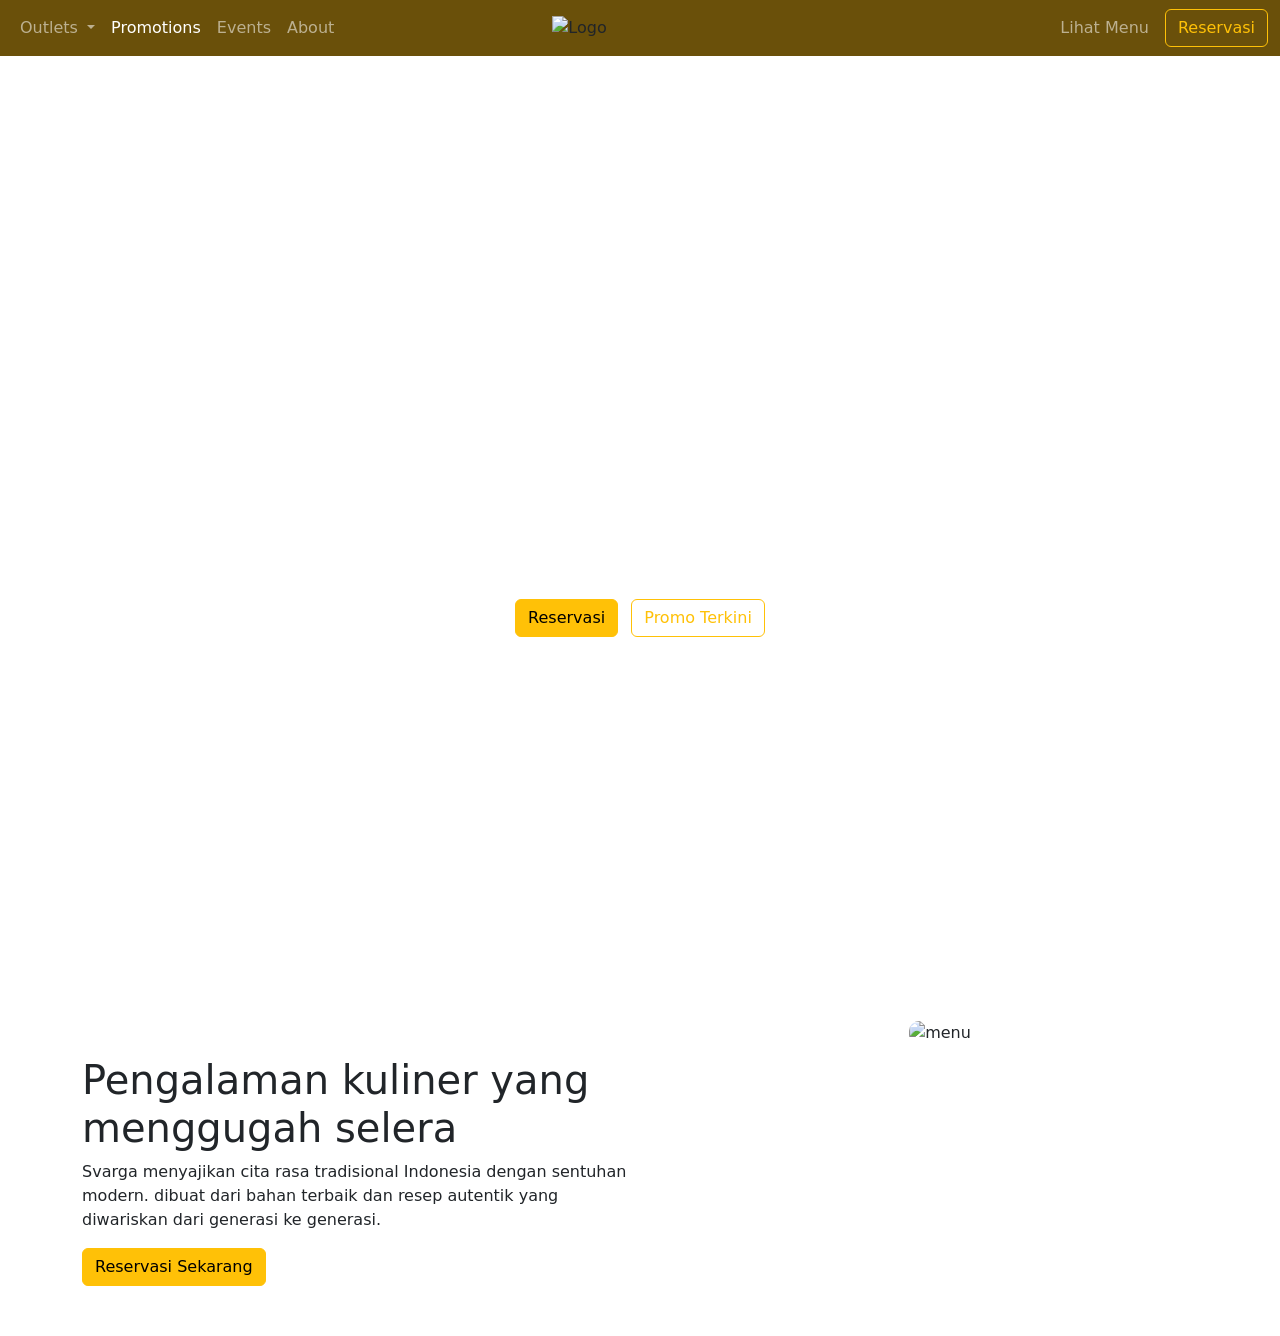
==== index.html @ 370da297 "index + css" ====
<!DOCTYPE html>
<html lang="en">

<head>
    <meta charset="UTF-8">
    <meta name="viewport" content="width=device-width, initial-scale=1.0">
    <title>Document</title>
    <link href="https://cdn.jsdelivr.net/npm/bootstrap@5.3.0/dist/css/bootstrap.min.css" rel="stylesheet">
    <link rel="stylesheet" href="ubah.css">
</head>

<body>
   <nav class="navbar navbar-expand-lg navbar-dark" style="background-color: #6a500a;">
        <div class="container-fluid">

            <button class="navbar-toggler" type="button" data-bs-toggle="collapse" data-bs-target="#navbarNavDropdown">
                <span class="navbar-toggler-icon"></span>
            </button>

            <div class="collapse navbar-collapse" id="navbarNavDropdown">

                <ul class="navbar-nav">

                    <li class="nav-item dropdown">
                        <a class="nav-link dropdown-toggle" href="#" role="button" data-bs-toggle="dropdown">
                            Outlets
                        </a>
                        <ul class="dropdown-menu">
                            <li><span class="dropdown-item-text">Svarga Menteng</span></li>
                            <li><span class="dropdown-item-text">Svarga Bali</span></li>
                            <li><span class="dropdown-item-text">Svarga Surabaya</span></li>
                            <li><span class="dropdown-item-text">Svarga Jogja</span></li>
                        </ul>
                    </li>

                    <li class="nav-item">
                        <a class="nav-link active" href="promo.html">Promotions</a>
                    </li>

                    <li class="nav-item">
                        <a class="nav-link" href="events.html">Events</a>
                    </li>

                    <li class="nav-item">
                        <a class="nav-link" href="about.html">About</a>
                    </li>

                </ul>

                <div class="mx-auto">
                    <img src="photo/logo.png" alt="Logo" width="80" class="d-block">
                </div>

                <ul class="navbar-nav ms-auto align-items-center">
                    <li class="nav-item">
                        <a class="nav-link" href="menu.html">Lihat Menu</a>
                    </li>

                    <li class="nav-item ms-2">
                        <a class="btn btn-outline-warning" href="reservasi.html">Reservasi</a>
                    </li>
                </ul>

            </div>
        </div>
    </nav>
    <div class="hero-image">
        <div class="hero-text">
            <h1>Nikmati Keberagaman Cita Rasa yang Memikat dari Indonesia!</h1>
            <p>Lebih dari sekadar makanan, kami menghadirkan pengalaman kuliner yang kaya akan budaya dan tradisi
                Indonesia.</p>
            <div class="text-center mt-4">
                <a href="reservasi.html" class="btn btn-warning me-2">Reservasi</a>
                <a href="promo.html" class="btn btn-outline-warning">Promo Terkini</a>
            </div>
        </div>
    </div>

    <div class="container text-center">
  <div class="row">
    <div class="col kolom-makanan">
      <h1>Pengalaman kuliner yang menggugah selera</h1>
      <p>Svarga menyajikan cita rasa tradisional Indonesia dengan sentuhan modern. dibuat dari bahan terbaik dan resep autentik yang diwariskan dari generasi ke generasi.</p>
      <button class="btn btn-warning">Reservasi Sekarang</button>
    </div>
    <div class="col kolom-gambar">
      <img src="makanan.jpeg" alt="menu" class="img-fluid">
    </div>
  </div>
</div>

    <script src="https://cdn.jsdelivr.net/npm/bootstrap@5.3.8/dist/js/bootstrap.bundle.min.js"></script>
</body>

</html>
---- ubah.css ----
.body{
  font-family: 'poppins', 'sans-serif';
}

.hero-image {
  background-image: url(tumbnail.jpg); 
  min-height: 100vh; /* ganti ini */
  background-size: cover;
  background-position: center;
  position: relative;
  margin-bottom: 50px;
}

.hero-text {
  position: absolute;
  text-align: center;
  top: 50%;
  left: 50%;
    transform: translate(-50%, -50%);
  color: white;
}

.kolom-makanan{
  text-align: start;
  margin-top: 50px;
  margin-bottom: 50px;
}

.kolom-gambar img {
  width: 100%;
  height: auto;
  margin-top: 15px;
  margin-bottom: 60px;
  margin-left: 30px; /* ini yang bikin geser ke kanan */
  border-radius: 10px;
}
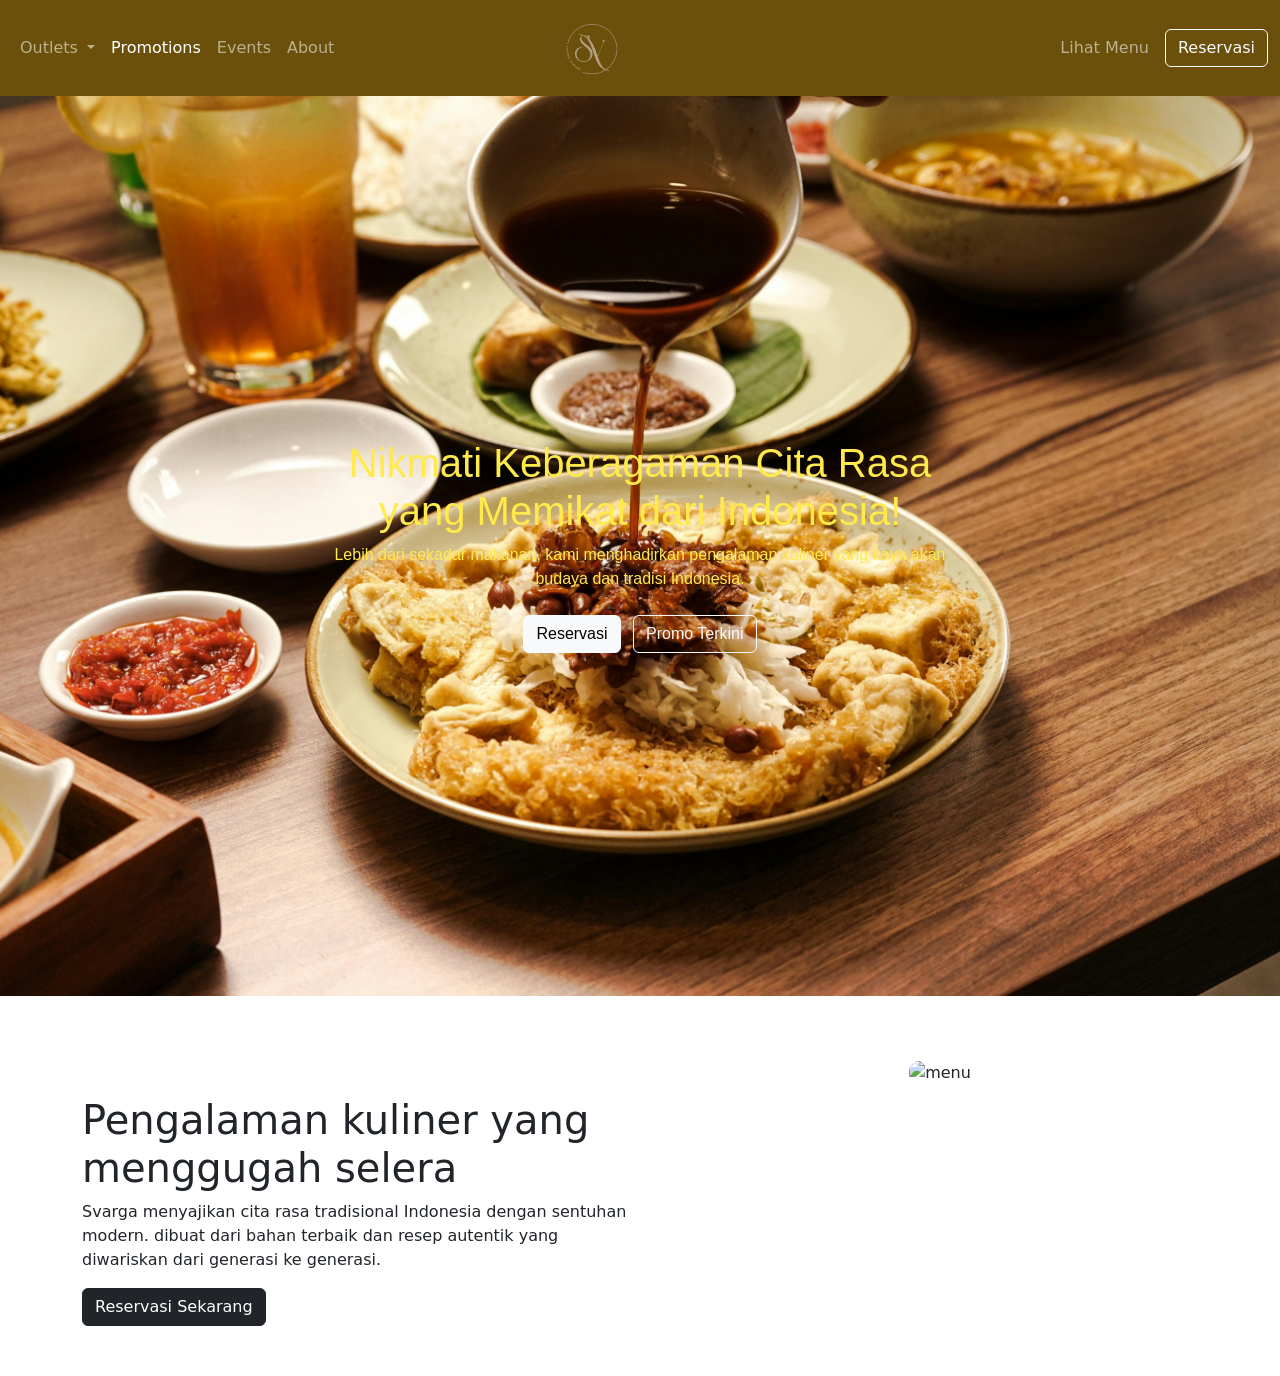
==== commit 568a7dba: "bismillah" ====
--- a/index.html
+++ b/index.html
@@ -57,7 +57,7 @@
                     </li>
 
                     <li class="nav-item ms-2">
-                        <a class="btn btn-outline-warning" href="reservasi.html">Reservasi</a>
+                        <a class="btn btn-outline-light" href="reservasi.html">Reservasi</a>
                     </li>
                 </ul>
 
@@ -70,8 +70,8 @@
             <p>Lebih dari sekadar makanan, kami menghadirkan pengalaman kuliner yang kaya akan budaya dan tradisi
                 Indonesia.</p>
             <div class="text-center mt-4">
-                <a href="reservasi.html" class="btn btn-warning me-2">Reservasi</a>
-                <a href="promo.html" class="btn btn-outline-warning">Promo Terkini</a>
+                <a href="reservasi.html" class="btn btn-light me-2">Reservasi</a>
+                <a href="promo.html" class="btn btn-outline-light">Promo Terkini</a>
             </div>
         </div>
     </div>
@@ -81,7 +81,7 @@
     <div class="col kolom-makanan">
       <h1>Pengalaman kuliner yang menggugah selera</h1>
       <p>Svarga menyajikan cita rasa tradisional Indonesia dengan sentuhan modern. dibuat dari bahan terbaik dan resep autentik yang diwariskan dari generasi ke generasi.</p>
-      <button class="btn btn-warning">Reservasi Sekarang</button>
+      <button class="btn btn-dark">Reservasi Sekarang</button>
     </div>
     <div class="col kolom-gambar">
       <img src="makanan.jpeg" alt="menu" class="img-fluid">
--- a/ubah.css
+++ b/ubah.css
@@ -3,8 +3,8 @@
 }
 
 .hero-image {
-  background-image: url(tumbnail.jpg); 
-  min-height: 100vh; /* ganti ini */
+  background-image: url(photo/aa.jpg); 
+  min-height: 100vh; 
   background-size: cover;
   background-position: center;
   position: relative;
@@ -12,12 +12,13 @@
 }
 
 .hero-text {
+  font-family: 'Franklin Gothic Medium', 'Arial Narrow', Arial, sans-serif;
   position: absolute;
   text-align: center;
   top: 50%;
   left: 50%;
-    transform: translate(-50%, -50%);
-  color: white;
+  transform: translate(-50%, -50%);
+  color: rgb(255, 234, 76);
 }
 
 .kolom-makanan{
@@ -31,6 +32,407 @@
   height: auto;
   margin-top: 15px;
   margin-bottom: 60px;
-  margin-left: 30px; /* ini yang bikin geser ke kanan */
+  margin-left: 30px; 
   border-radius: 10px;
-}+}
+
+.hero{
+  background-image: url(photo/thumm.jpg); 
+  min-height: 100vh; 
+  background-size: cover;
+  background-position: center;
+  position: relative;
+  margin-bottom: 0px;
+}
+
+.reservasi{
+  font-size: 60px;
+  font-weight: bold;
+}
+
+.lokasi {
+  display: block;
+  width: 380px;          
+  margin: 10px auto;    
+  padding: 15px;
+  border-radius: 50px;   
+  font-weight: bold;
+  font-size: 16px;
+}
+
+.login{
+  display: block;
+  background-color: #d8d3c5;
+  width: 380px;          
+  margin: 45px auto;    
+  padding: 15px;
+  border-radius: 10px; 
+  font-weight: bold;
+  font-size: 16px;
+}
+
+.submit{
+  margin : 10px auto;
+  background-color: black;
+  width: 300px;
+  border-radius: 10px;
+}
+
+.proomo {
+  background-color: #ede9df;
+   padding-bottom: 6%;
+}
+
+.promo {
+  color: #5c4a2d;
+  display: flex;          
+  align-items: center;     
+  gap: 40px;
+  margin-bottom: 40px;
+}
+
+.deskripsi {
+  text-align: left; 
+  padding-left: 30px;
+}
+.gambarp {
+  margin-left: 200px;
+  margin-top: 60px;
+}
+
+.gambarp img {
+  width: 400px;
+}
+
+.card-promo {
+  display: flex;
+  justify-content: center;
+  gap: 60px;
+  flex-wrap: wrap;
+  margin-top: 30px;
+}
+
+.page3 {
+  color: #5c4a2d;
+  background-color: #ede9df;
+  margin-top: 40px;
+  margin-bottom: 20px;
+  padding: 40px 0;
+  padding-bottom: 30px;
+}
+
+.page3 h1 {
+  font-family: Georgia, 'Times New Roman', Times, serif;
+}
+
+.page3 p {
+  font-size: 15px;
+  font-family: 'Segoe UI', Tahoma, Geneva, Verdana, sans-serif;
+}
+.footer {
+  background-color: #6a500a;
+  margin-top: 60px;
+  padding: 10px 0;
+  color: #eeebe5;
+}
+
+.footer .merk {
+  font-size: 22px;
+  margin-bottom: 6px;
+}
+
+.footer h6 {
+  font-weight: bold;
+  margin-bottom: 4px;
+}
+
+.footer ul li {
+  margin-bottom: 4px;
+}
+
+.footer ul li:hover {
+  color: #d97742;
+}
+
+.footer hr {
+  margin: 10px 0;
+  border-color: #d8d3c5;
+}
+
+.events .row {
+  display: flex;
+  align-items: flex-start; 
+}
+
+.foto {
+  flex: 1;
+}
+
+.foto img {
+  width: 100%;
+  height: auto;
+  margin-top: 2cm;
+}
+
+.teks {
+  margin-top: 2cm;
+  margin-left: 20px;
+  flex: 1;
+  text-align: left;
+}
+
+.teks h2 {
+  font-family: 'Playfair Display', serif;
+  font-size: 32px;
+  font-weight: 500;
+  color: #3e3e3e;
+  margin-bottom: 20px;
+}
+
+.teks p {
+  font-size: 15px;
+  line-height: 1.8;
+  color: #6b6b6b;
+  margin-bottom: 15px;
+}
+
+.foto2 {
+  flex: 1;
+}
+
+.foto2 img {
+  width: 100%;
+  height: auto;
+  margin-top: 2cm;
+}
+
+.teks2 {
+  margin-top: 2cm;
+  flex: 1;
+  margin-right: 20px;
+  text-align: right;
+}
+
+.teks2 h2 {
+  font-family: 'Playfair Display', serif;
+  font-size: 32px;
+  font-weight: 500;
+  color: #3e3e3e;
+  margin-bottom: 20px;
+}
+
+.events1 .row {
+  display: flex;
+  flex-direction: row-reverse;
+}
+
+.events2 .row {
+  display: flex;
+  align-items: flex-start; 
+}
+
+.foto3 {
+  flex: 1;
+}
+
+.foto3 img {
+  width: 100%;
+  height: auto;
+  margin-top: 2cm;
+}
+
+.teks3 {
+  margin-top: 2cm;
+  margin-left: 20px;
+  flex: 1;
+  text-align: left;
+}
+
+.teks3 h2 {
+  font-family: 'Playfair Display', serif;
+  font-size: 32px;
+  font-weight: 500;
+  margin-bottom: 20px;
+}
+
+.menu  {
+  padding-bottom: 60px;
+}
+
+.card-menu {
+  display: flex;
+  justify-content: center;
+  gap: 60px;
+  flex-wrap: wrap;
+  margin-top: 30px;
+}
+.card {
+    transition: 0.3s;
+    cursor: pointer;
+}
+
+.card:hover {
+    transform: translateY(-10px);
+    box-shadow: 0 10px 25px rgba(0,0,0,0.2);
+}
+
+.card img {
+  height: 300px;        
+  object-fit: cover;   
+}
+.about {
+  display: flex;
+  align-items: center;
+  gap: 40px;
+}
+
+.image {
+  width: 50%;
+  margin-left: 0;
+  
+}
+
+.image img {
+  width: 100%;
+  height: 600px;
+  margin-left: 0%;
+}
+
+.text {
+  flex: 1;
+}
+
+.text h5 {
+  color: gray;
+  letter-spacing: 2px;
+}
+
+.text h2 {
+  font-size: 32px;
+  color: #8b5e2e;
+  font-family: Georgia, 'Times New Roman', Times, serif;
+  margin: 10px 0;
+}
+
+.text p {
+  line-height: 1.7;
+}
+
+.about-kanan {
+  display: flex;
+  align-items: center;
+}
+
+.text-kanan {
+  width: 50%;
+  padding: 40px;
+}
+
+.text-kanan h1 {
+  font-size: 50px;
+  color: #8b5e2e;
+  font-family: Georgia, 'Times New Roman', Times, serif;
+  margin: 10px 0;
+}
+
+.image-kanan {
+  width: 50%;
+}
+
+.image-kanan img {
+  width: 100%;
+  height: 600px;
+  object-fit: cover;
+}
+
+.tentang {
+  padding-top: 40px;
+  padding-bottom: 40px;
+  margin-top: 50px;
+}
+
+.tentang p {
+justify-content: center;
+font-size: 17px;
+padding-left: 60px;
+padding-right: 60px;
+}
+
+.cardd {
+  margin-top: 30px;
+  border-radius: 16px;
+  border: none;
+  box-shadow: 0 10px 30px rgba(0,0,0,0.08);
+}
+
+
+.card-header {
+  background: none;
+  border-bottom: none;
+  text-align: center;
+}
+
+.card-header h5 {
+  font-weight: 600;
+  margin-bottom: 5px;
+}
+
+.card-header p {
+  font-size: 14px;
+  color: #777;
+}
+
+.form-control {
+  border-radius: 10px;
+  padding: 12px;
+  border: 1px solid #ddd;
+  transition: all 0.3s ease;
+}
+
+.form-control:focus {
+  border-color: #6a500a;
+  box-shadow: 0 0 0 2px rgba(106,80,10,0.15);
+}
+
+
+.btn-success {
+  background-color: #6a500a;
+  border: none;
+  border-radius: 10px;
+  padding: 12px;
+  font-weight: 500;
+}
+
+.btn-success:hover {
+  background-color: #4e3a07;
+}
+
+a {
+  color: #6a500a;
+  font-weight: 500;
+}
+
+.text-danger {
+  font-size: 13px;
+}
+
+.booking-card{
+    width: 450px;
+    background: white;
+    padding: 30px;
+    border-radius: 15px;
+    box-shadow: 0 2px 10px rgba(0,0,0,0.1);
+}
+
+.booking-wrapper{
+    min-height: 100vh;
+    display: flex;
+    justify-content: center;
+    align-items: center;
+}
+
+.form-control,
+.form-select{
+    height: 45px;
+    border-radius: 10px;
+}
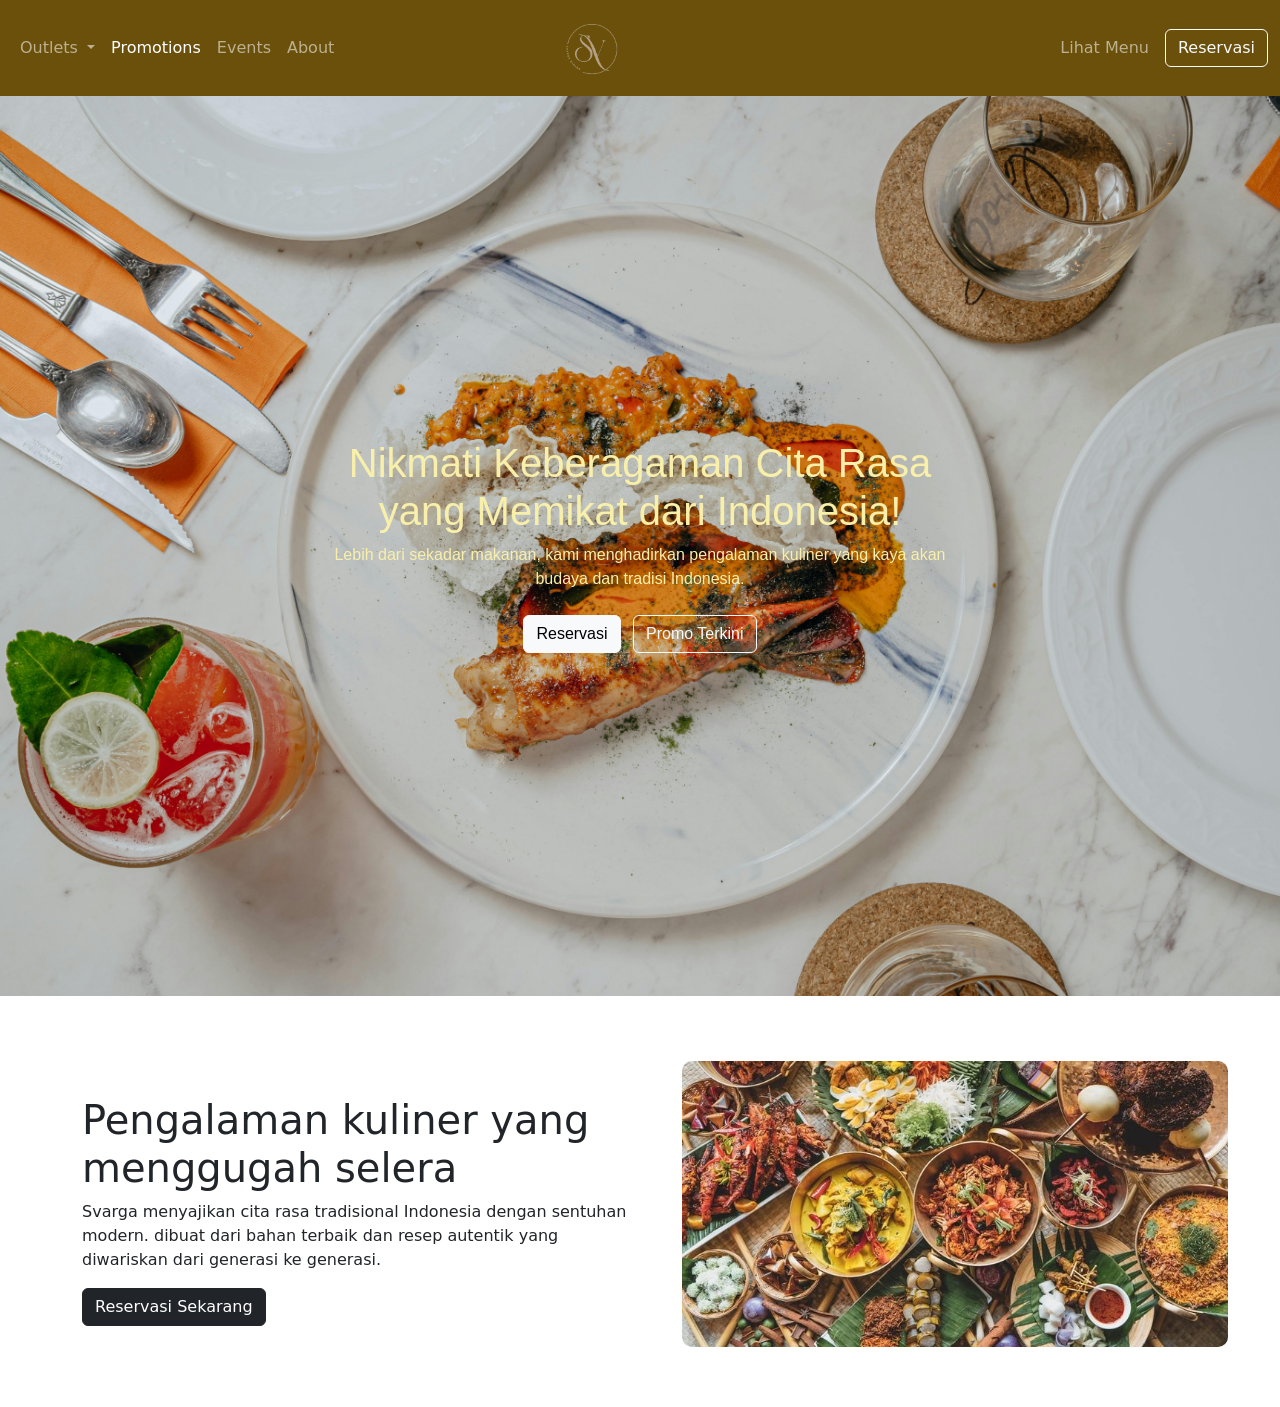
==== commit 73566ee6: "yaa" ====
--- a/index.html
+++ b/index.html
@@ -84,7 +84,7 @@
       <button class="btn btn-dark">Reservasi Sekarang</button>
     </div>
     <div class="col kolom-gambar">
-      <img src="makanan.jpeg" alt="menu" class="img-fluid">
+      <img src="photo/makanan.jpeg" alt="menu" class="img-fluid">
     </div>
   </div>
 </div>
--- a/ubah.css
+++ b/ubah.css
@@ -3,7 +3,7 @@
 }
 
 .hero-image {
-  background-image: url(photo/aa.jpg); 
+  background-image: url(photo/thumm.jpg); 
   min-height: 100vh; 
   background-size: cover;
   background-position: center;
@@ -18,7 +18,7 @@
   top: 50%;
   left: 50%;
   transform: translate(-50%, -50%);
-  color: rgb(255, 234, 76);
+  color: rgb(248, 239, 170);
 }
 
 .kolom-makanan{
